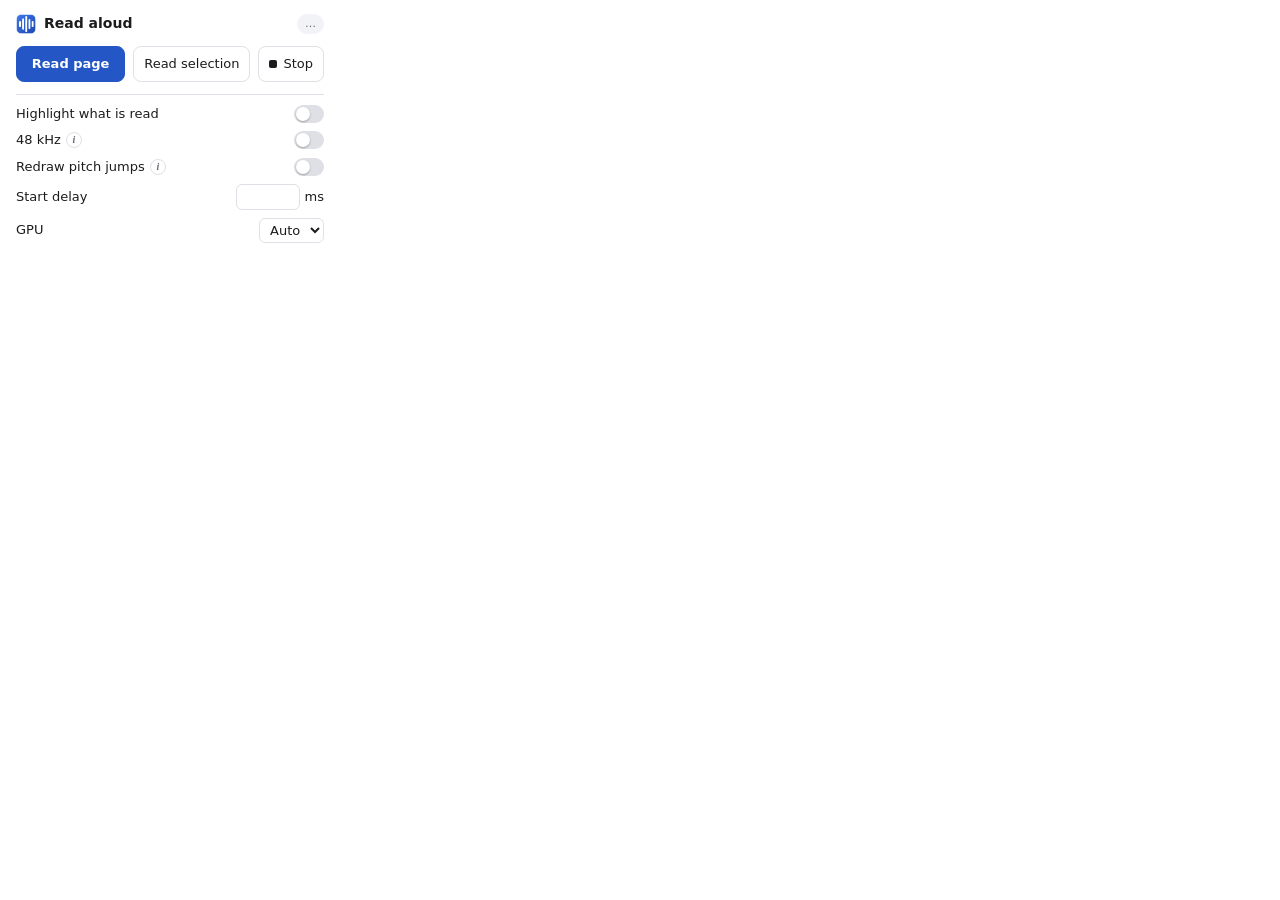
==== flash/extension/popup.html @ 35e5d4ed "TontaubeV1.1 Flash" ====
<!doctype html>
<meta charset="utf-8">
<title>Read aloud</title>
<style>
  :root {
    color-scheme: light dark;
    --bg: #fff; --fg: #1c1c1f; --muted: #6b6c74; --soft: #f2f3f6; --line: #dfe0e6;
    --acc: #2457c5; --acc-hi: #1c48a6; --on-acc: #fff;
    --warn-bg: #fff4de; --warn-fg: #6e4600; --err-bg: #fdeaea; --err-fg: #9a1c1c;
  }
  @media (prefers-color-scheme: dark) {
    :root {
      --bg: #1f2023; --fg: #ececf0; --muted: #a1a2ab; --soft: #2b2c31; --line: #3b3c43;
      --acc: #7ea4ff; --acc-hi: #9ab8ff; --on-acc: #0f1420;
      --warn-bg: #3a2f17; --warn-fg: #f2d08c; --err-bg: #40211f; --err-fg: #f5aaa6;
    }
  }
  * { box-sizing: border-box; }
  body { margin: 0; width: 340px; padding: 14px 16px; background: var(--bg); color: var(--fg);
         font: 13px/1.4 system-ui, -apple-system, "Segoe UI", Roboto, Ubuntu, sans-serif; }
  header { display: flex; align-items: center; gap: 8px; margin-bottom: 12px; }
  header img { width: 20px; height: 20px; }
  h1 { flex: 1; margin: 0; font-size: 14px; font-weight: 600; }
  .pill { font-size: 11px; padding: 2px 8px; border-radius: 999px; background: var(--soft); color: var(--muted); }
  .pill.live { background: color-mix(in srgb, var(--acc) 16%, transparent); color: var(--acc); }
  .pill.bad { background: var(--err-bg); color: var(--err-fg); }
  .actions { display: grid; grid-template-columns: 1fr 1fr auto; gap: 8px; }
  button { font: inherit; padding: 8px 10px; border: 1px solid var(--line); border-radius: 8px; background: var(--bg);
           color: var(--fg); cursor: pointer; white-space: nowrap; }
  button:hover { background: var(--soft); }
  button:focus-visible, input:focus-visible { outline: 2px solid var(--acc); outline-offset: 1px; }
  button.main { background: var(--acc); border-color: var(--acc); color: var(--on-acc); font-weight: 600; }
  button.main:hover { background: var(--acc-hi); border-color: var(--acc-hi); }
  #stop { display: flex; align-items: center; gap: 6px; }
  #stop::before { content: ""; width: 8px; height: 8px; border-radius: 2px; background: currentColor; }
  .msg { margin-top: 10px; padding: 7px 10px; border-radius: 8px; background: var(--soft); white-space: pre-wrap; }
  .msg.warn { background: var(--warn-bg); color: var(--warn-fg); }
  .msg.err { background: var(--err-bg); color: var(--err-fg); }
  section { margin-top: 12px; }
  .line { display: flex; justify-content: space-between; gap: 8px; color: var(--muted); margin-bottom: 6px; }
  .line b { color: var(--fg); font-weight: 600; }
  .num { font-variant-numeric: tabular-nums; }
  progress { appearance: none; display: block; width: 100%; height: 6px; border: 0; border-radius: 3px; overflow: hidden; background: var(--soft); }
  progress::-webkit-progress-bar { background: var(--soft); }
  progress::-webkit-progress-value { background: var(--acc); border-radius: 3px; }
  .stats { display: grid; grid-template-columns: repeat(3, 1fr); gap: 6px; }
  .stat { padding: 6px 8px; border-radius: 8px; background: var(--soft); min-width: 0; }
  .stat b { display: block; font-size: 15px; font-weight: 600; font-variant-numeric: tabular-nums; white-space: nowrap; overflow: hidden; text-overflow: ellipsis; }
  .stat span { font-size: 11px; color: var(--muted); }
  details { margin-top: 8px; }
  summary { cursor: pointer; color: var(--muted); font-size: 12px; user-select: none; }
  dl { display: grid; grid-template-columns: auto 1fr; gap: 2px 12px; margin: 6px 0 0; font-size: 12px; }
  dt { color: var(--muted); }
  dd { margin: 0; text-align: right; font-variant-numeric: tabular-nums; }
  .settings { border-top: 1px solid var(--line); padding-top: 10px; display: grid; gap: 8px; }
  .opt { display: flex; align-items: center; justify-content: space-between; gap: 8px; cursor: pointer; }
  .opt small { color: var(--muted); }
  input[type=checkbox] { appearance: none; position: relative; flex: none; width: 30px; height: 18px; margin: 0; border-radius: 9px;
                         background: var(--line); cursor: pointer; transition: background .15s; }
  input[type=checkbox]::before { content: ""; position: absolute; top: 2px; left: 2px; width: 14px; height: 14px; border-radius: 50%;
                                 background: #fff; box-shadow: 0 1px 2px rgba(0, 0, 0, .3); transition: transform .15s; }
  input[type=checkbox]:checked { background: var(--acc); }
  input[type=checkbox]:checked::before { transform: translateX(12px); }
  select { padding: 3px 6px; border: 1px solid var(--line); border-radius: 6px; background: var(--bg); color: var(--fg); font: inherit; }
  input[type=number] { width: 64px; padding: 3px 6px; border: 1px solid var(--line); border-radius: 6px; background: var(--bg);
                       color: var(--fg); font: inherit; text-align: right; }
  .hint { margin-top: 10px; font-size: 11px; color: var(--muted); }
  .opt.row { position: relative; justify-content: flex-start; cursor: default; }
  .opt.row label { cursor: pointer; }
  .opt.row input { margin-left: auto; }
  .info { position: relative; flex: none; display: inline-grid; place-items: center; width: 16px; height: 16px; margin-left: -3px; padding: 0;
          border: 1px solid var(--line); border-radius: 50%; background: transparent; color: var(--muted);
          font: italic 600 10px/1 Georgia, "Times New Roman", serif; }
  .info::after { content: ""; position: absolute; inset: -6px; }
  .info:hover, .info[aria-expanded="true"] { background: transparent; border-color: var(--acc); color: var(--acc); }
  .tip { position: absolute; z-index: 10; left: 0; right: 0; bottom: calc(100% + 6px); padding: 8px 10px;
         border: 1px solid var(--line); border-radius: 8px; background: var(--bg); color: var(--fg);
         box-shadow: 0 6px 20px rgba(0, 0, 0, .18); font-size: 12px; line-height: 1.45;
         visibility: hidden; opacity: 0; transition: opacity .12s, visibility .12s; pointer-events: none; }
  .info:focus-visible + .tip, .info[aria-expanded="true"] + .tip { visibility: visible; opacity: 1; }
  @media (hover: hover) { .info:hover + .tip { visibility: visible; opacity: 1; } }
  .info[data-dismissed] + .tip { visibility: hidden; opacity: 0; }
  .note { font-size: 11.5px; color: var(--muted); }
  .gpustat { margin-top: -2px; font-size: 12px; color: var(--muted); }
  .gpustat .use { display: flex; align-items: center; gap: 6px; color: var(--fg); }
  .gpustat .dot { flex: none; width: 7px; height: 7px; border-radius: 50%; background: var(--line); }
  .gpustat.on .dot { background: var(--acc); }
  .gpustat .why { position: relative; margin-top: 3px; padding-left: 13px; }
  .guide { margin: 6px 0 0 13px; border: 1px solid var(--line); border-radius: 8px; background: var(--soft); color: var(--fg); }
  .guide summary { display: flex; align-items: center; gap: 7px; padding: 5px 9px; color: var(--acc); font-weight: 600; cursor: pointer;
                   list-style: none; user-select: none; }
  .guide summary::-webkit-details-marker { display: none; }
  .guide summary::before { content: ""; flex: none; width: 6px; height: 6px; border-right: 1.5px solid currentColor;
                           border-bottom: 1.5px solid currentColor; transform: rotate(-45deg); transition: transform .15s; }
  .guide[open] summary::before { transform: rotate(45deg); }
  .guide ol { margin: 0; padding: 0 10px 9px 28px; line-height: 1.45; }
  .guide li + li { margin-top: 4px; }
  .guide code { padding: 0 4px; border-radius: 4px; background: var(--bg); border: 1px solid var(--line); overflow-wrap: anywhere; user-select: all;
                font: 600 11px ui-monospace, SFMono-Regular, Menlo, Consolas, monospace; }
  .info[hidden] { display: none; }
</style>
<header>
  <img src="icons/icon32.png" alt="">
  <h1>Read aloud</h1>
  <span id="state" class="pill">…</span>
</header>
<div class="actions">
  <button id="page" class="main">Read page</button>
  <button id="sel">Read selection</button>
  <button id="stop">Stop</button>
</div>
<div id="msg" class="msg" hidden></div>
<section id="load" hidden>
  <div class="line"><span id="loadWhat">Starting the engine…</span><b id="loadNum" class="num"></b></div>
  <progress id="prog"></progress>
</section>
<section id="status" hidden>
  <div class="line"><span id="what"></span><b id="where" class="num"></b></div>
  <div id="figures" hidden>
    <div class="stats">
      <div class="stat"><b id="first">–</b><span>first audio</span></div>
      <div class="stat"><b id="speed">–</b><span>speed vs real time</span></div>
      <div class="stat"><b id="gaps">–</b><span>gaps</span></div>
    </div>
    <div id="unknown" class="msg warn" hidden></div>
    <details><summary>Details</summary><dl id="details"></dl></details>
  </div>
</section>
<section class="settings">
  <label class="opt"><span>Highlight what is read</span><input id="hl" type="checkbox"></label>
  <div class="opt row"><label for="bwe">48 kHz</label><button type="button" class="info" aria-label="About 48 kHz" aria-describedby="tip-bwe" aria-expanded="false">i</button><span id="tip-bwe" class="tip" role="tooltip">Plays at 48 kHz instead of 24 kHz. An upsampler adds the high frequencies, so the voice sounds brighter and clearer. It takes extra computing time, so on first use it is switched on only if this device is fast enough. You can change it at any time.</span><small id="bweUse"></small><input id="bwe" type="checkbox"></div>
  <div class="opt row"><label for="redraw">Redraw pitch jumps</label><button type="button" class="info" aria-label="About redrawing pitch jumps" aria-describedby="tip-redraw" aria-expanded="false">i</button><span id="tip-redraw" class="tip" role="tooltip">A small detector listens while the speech is made. Where the pitch suddenly jumps to another note, that moment is made again before it plays. On slow devices there is not always time for it.</span><input id="redraw" type="checkbox"></div>
  <label class="opt"><span>Start delay</span><span><input id="delay" type="number" min="0" step="50"> ms</span></label>
  <label class="opt"><span>GPU</span><select id="gpu"><option value="auto">Auto</option><option value="on">On</option><option value="off">Off</option></select></label>
  <div id="gpuStatus" class="gpustat" hidden>
    <div class="use"><span class="dot" aria-hidden="true"></span><span id="gpuUse"></span></div>
    <div id="gpuWhy" class="why" hidden><span id="gpuWhyText"></span></div>
    <details id="gpuGuide" class="guide" hidden><summary>How to get the graphics card working</summary><ol id="gpuSteps"></ol></details>
  </div>
  <div id="setNote" class="note" aria-live="polite" hidden></div>
</section>
<div id="hint" class="hint"></div>
<script type="module" src="popup.js"></script>
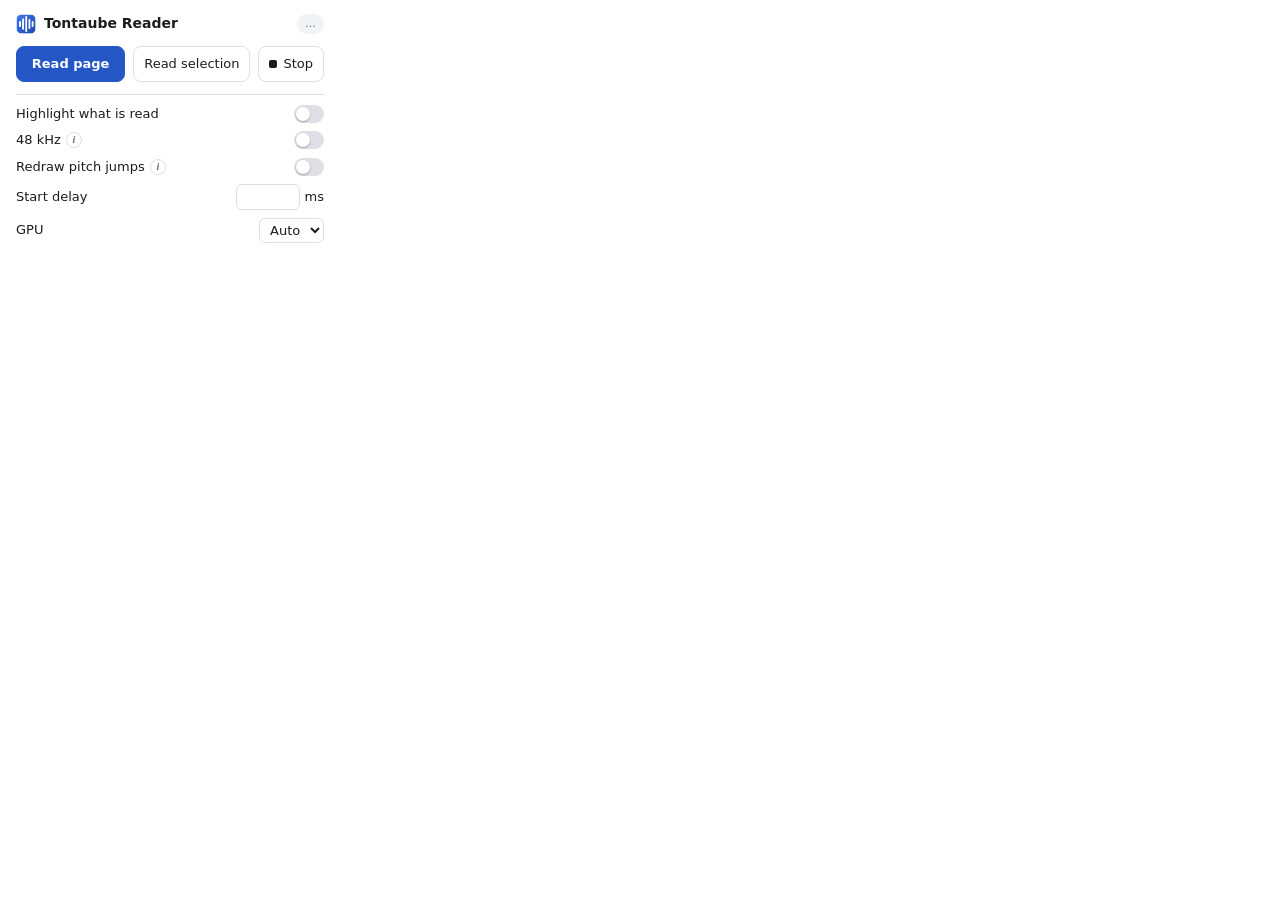
==== commit 738287d8: "Extension: Tontaube Reader; macOS runner for the workflow" ====
--- a/flash/extension/popup.html
+++ b/flash/extension/popup.html
@@ -1,6 +1,6 @@
 <!doctype html>
 <meta charset="utf-8">
-<title>Read aloud</title>
+<title>Tontaube Reader</title>
 <style>
   :root {
     color-scheme: light dark;
@@ -101,7 +101,7 @@
 </style>
 <header>
   <img src="icons/icon32.png" alt="">
-  <h1>Read aloud</h1>
+  <h1>Tontaube Reader</h1>
   <span id="state" class="pill">…</span>
 </header>
 <div class="actions">
